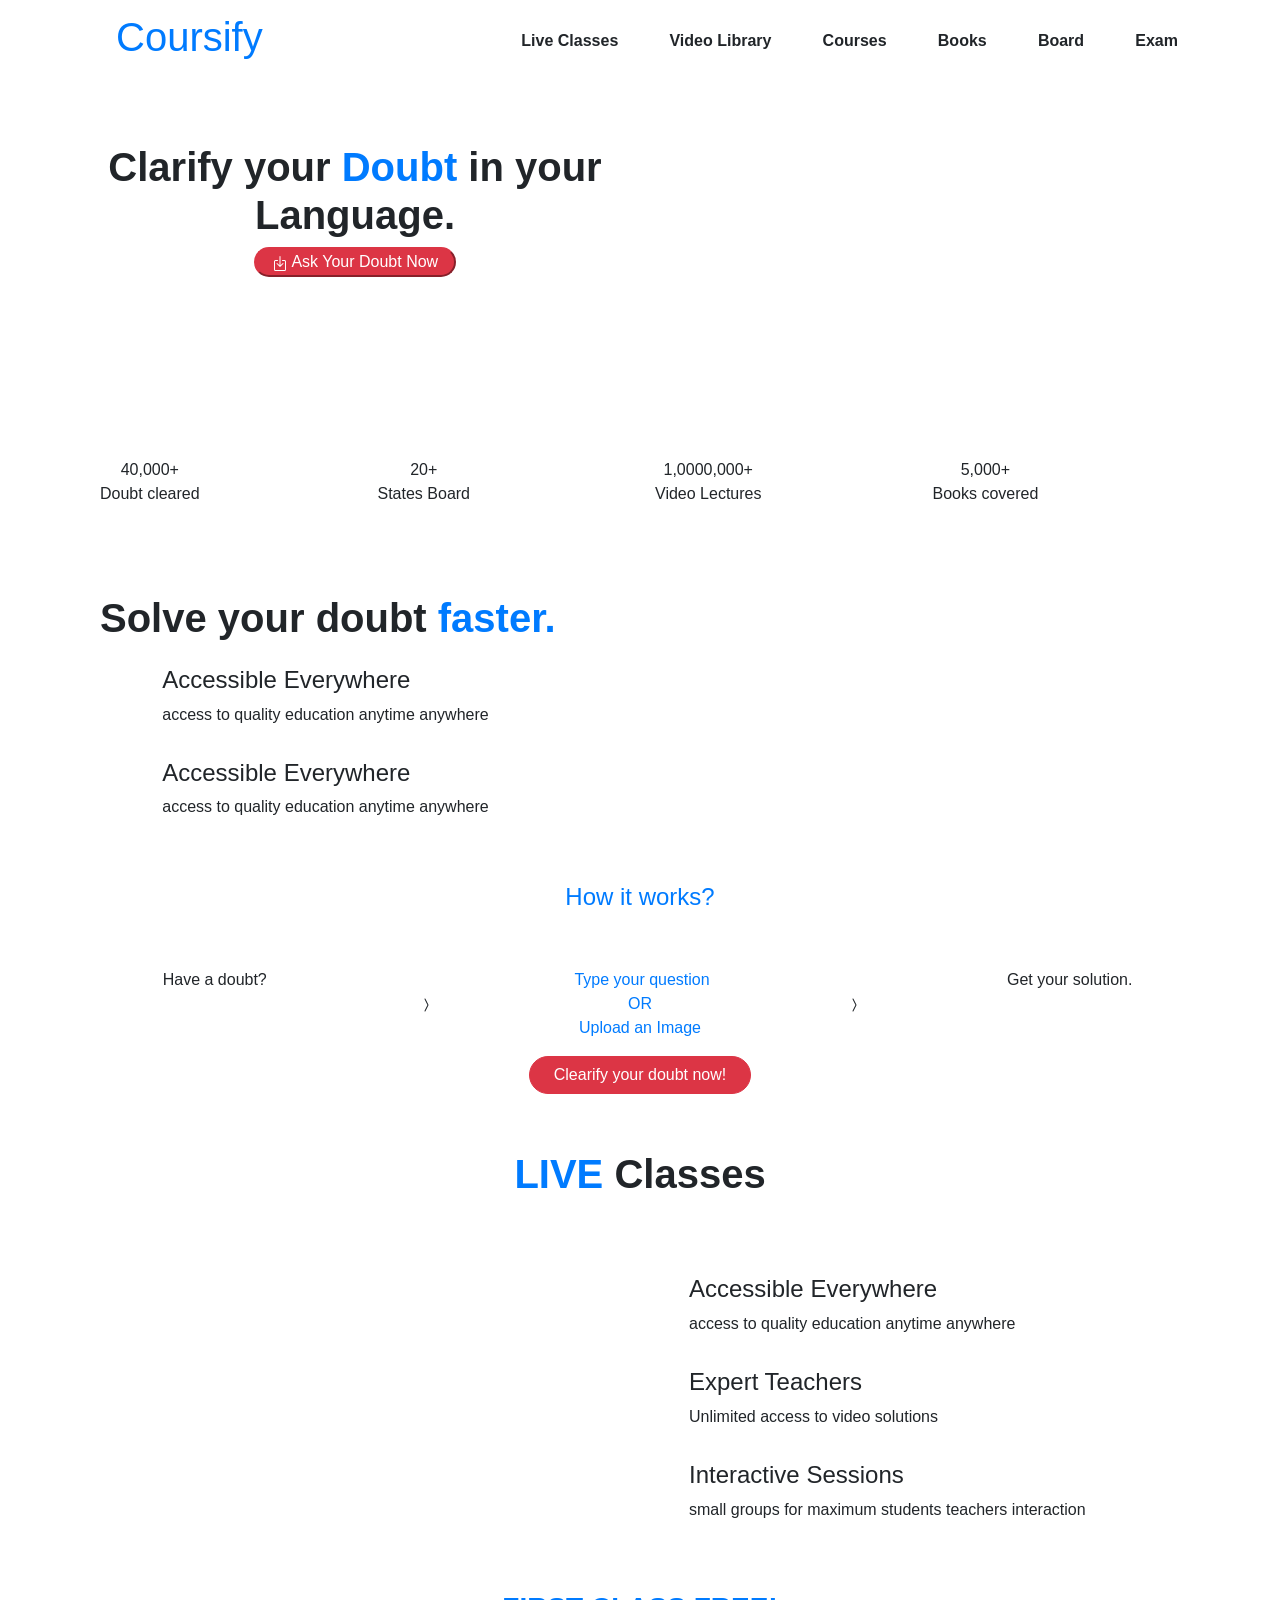
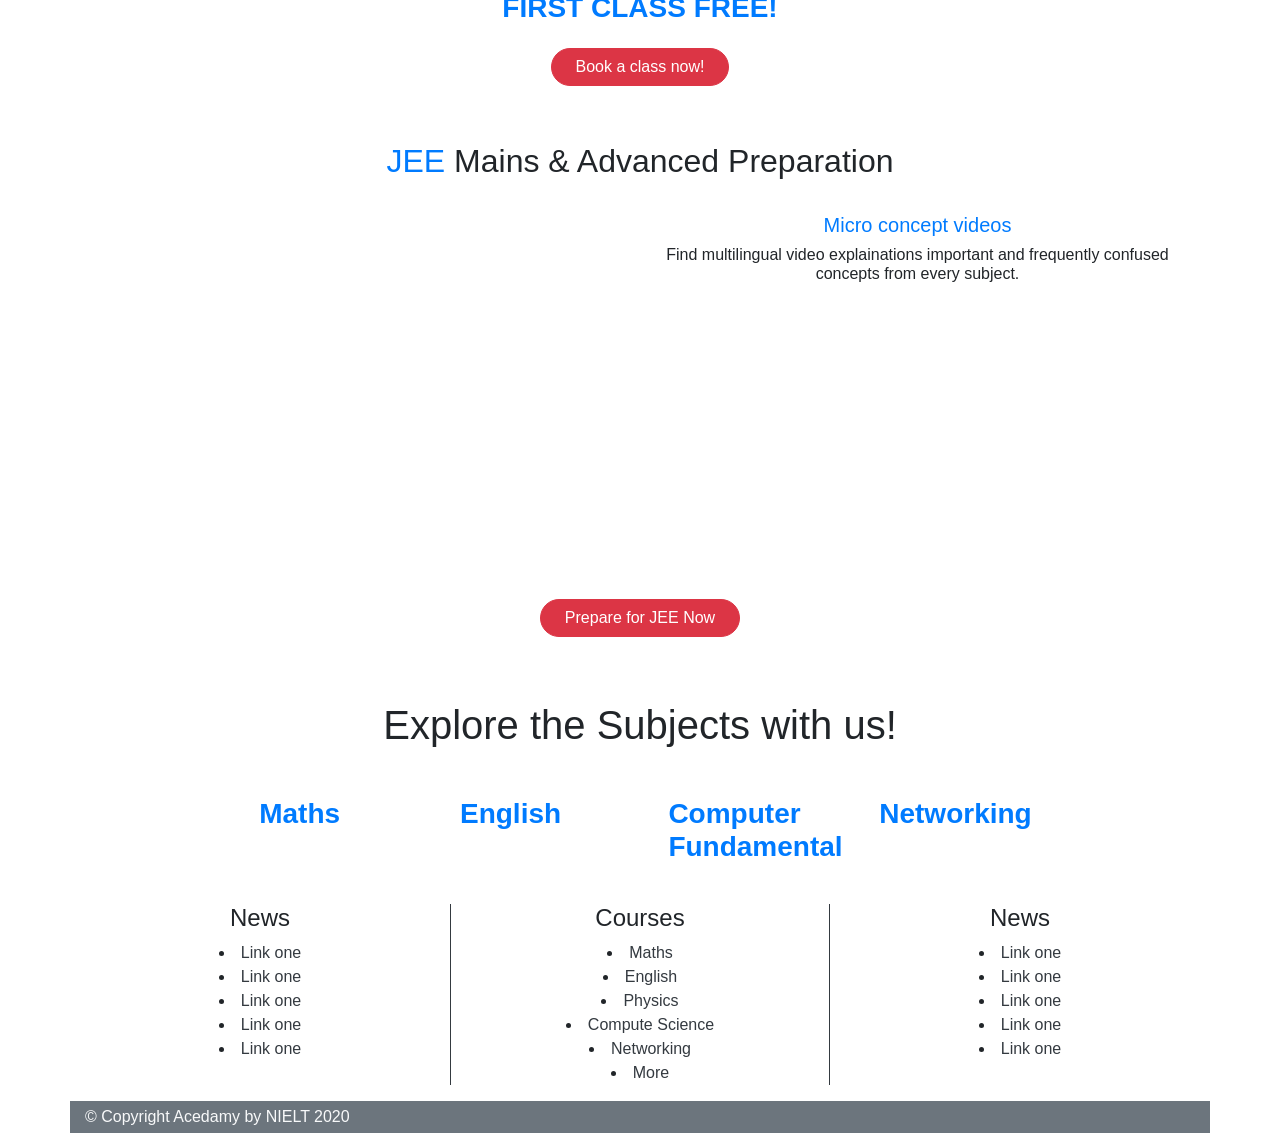
==== index.html @ c044a4e9 "Rename second.html to index.html" ====
<!DOCTYPE html>
<html lang="en">
<head>
  <title>coursify title</title>
  <meta charset="utf-8">
  <meta name="viewport" content="width=device-width, initial-scale=1">
  <link rel="stylesheet" href="https://cdn.jsdelivr.net/npm/bootstrap@4.5.3/dist/css/bootstrap.min.css">
  <script src="https://code.jquery.com/jquery-3.5.1.slim.min.js"></script>
  <script src="https://cdn.jsdelivr.net/npm/bootstrap@4.5.3/dist/js/bootstrap.bundle.min.js"></script>
  <link rel="stylesheet" href="coursify.css">
</head>
<body>
    <div class="container">
        <div class="row">
            <div class="col">
                <nav class="navbar navbar-expand-md">
                    <div class="col-md-4">
                        <a href="https://www.coursify.com" class="navbar-brand text-reset"><h1 class="text-primary">Coursify</h1></a>
                    </div>
                    <div class="col line"></div>
                    <div class="col-md-8">
                        <ul class="navbar-nav  justify-content-between">
                            <li class="nav-item px-2"><a href="#" class="nav-link text-reset"><b>Live Classes</b></a></li>
                            <li class="nav-item px-2"><a href="#" class="nav-link text-reset"><b>Video Library</b></a></li>
                            <li class="nav-item px-2"><a href="#" class="nav-link text-reset"><b>Courses</b></a></li>
                            <li class="nav-item px-2"><a href="#" class="nav-link text-reset"><b>Books</b></a></li>
                            <li class="nav-item px-2"><a href="#" class="nav-link text-reset"><b>Board</b></a></li>
                            <li class="nav-item px-2"><a href="#" class="nav-link text-reset"><b>Exam</b></a></li>
                        </ul>
                    </div>
                </nav>
            </div>
        </div><!--first nav row end here-->
        <div class="row">
            <div class="col-md-6 text-center my-auto">
                <h1 class="font-weight-bold">Clarify your <a href="#" class="text-decoration-none">Doubt</a> in your Language.</h1>
                <button class="rounded-pill px-3 mb-5 btn-danger"><svg width="1em" height="1em" viewBox="0 0 16 16" class="bi bi-box-arrow-in-down" fill="currentColor" xmlns="http://www.w3.org/2000/svg">
                    <path fill-rule="evenodd" d="M3.5 6a.5.5 0 0 0-.5.5v8a.5.5 0 0 0 .5.5h9a.5.5 0 0 0 .5-.5v-8a.5.5 0 0 0-.5-.5h-2a.5.5 0 0 1 0-1h2A1.5 1.5 0 0 1 14 6.5v8a1.5 1.5 0 0 1-1.5 1.5h-9A1.5 1.5 0 0 1 2 14.5v-8A1.5 1.5 0 0 1 3.5 5h2a.5.5 0 0 1 0 1h-2z"/>
                    <path fill-rule="evenodd" d="M7.646 11.854a.5.5 0 0 0 .708 0l3-3a.5.5 0 0 0-.708-.708L8.5 10.293V1.5a.5.5 0 0 0-1 0v8.793L5.354 8.146a.5.5 0 1 0-.708.708l3 3z"/>
                  </svg> Ask Your Doubt Now</button>
            </div>
            <div class="col-md-6">
                <div class="embed-responsive embed-responsive-16by9">
                    <iframe width="560" height="315" src="https://www.youtube.com/embed/rfscVS0vtbw" frameborder="0" allow="accelerometer; autoplay; clipboard-write; encrypted-media; gyroscope; picture-in-picture" allowfullscreen></iframe>
                </div>
            </div>
        </div><!--second row end here-->
        <div class="row my-5 left-round mx-auto text-center">
            <div class="col-md-3 col-sm-6">
                <div class="row m-auto">
                        <img src="image1.jpg" class="imgg" alt="">
                        <p class="prg float-right py-4">40,000+<br>Doubt cleared</p>
                </div>
            </div>
            <div class="col-md-3 col-sm-6">
                <div class="row m-auto">
                        <img src="image2.jpg" class="imgg" alt="">
                        <p class="prg float-right py-4">20+<br>States Board</p>
                </div>
            </div>
            <div class="col-md-3 col-sm-6">
                <div class="row m-auto">
                        <img src="image3.jpg" class="imgg" alt="">
                        <p class="prg float-right py-4">1,0000,000+<br>Video Lectures</p>
                </div>
            </div>
            <div class="col-md-3 col-sm-6">
                <div class="row m-auto">
                        <img src="image4.jpg" class="imgg" alt="">
                        <p class="prg float-right py-4">5,000+<br>Books covered</p>
                </div>
            </div>
        </div><!--third row end here-->
        <div class="row mx-auto justify-content-between">
            <div class="col-md-8">
                <h1 class="font-weight-bold doubts">Solve your doubt <a href="" class="text-decoration-none">faster.</a></h1>
            </div>
            
            <div class="col-md-7 m-auto my-3">
                <div class="row m-auto">
                    <img src="image1.jpg" class="icon my-auto rounded-circle" alt="">
                    <div class="ml-3 my-3">
                    <h4>Accessible Everywhere</h4>
                    <span>access to quality education anytime anywhere</span>
                    </div>
                </div>
                <div class="row m-auto">
                    <img src="image1.jpg" class="icon my-auto rounded-circle" alt="">
                    <div class="ml-3 my-3">
                    <h4>Accessible Everywhere</h4>
                    <span>access to quality education anytime anywhere</span>
                    </div>
                </div>
            </div>
            <div class="col-md-4 text-center">
                <img src="image3.jpg" alt="">
            </div>
        </div><!--4th row end here-->
        <div class="row justify-content-between mb-4 paroot this text-center">
            <div class="col-12 font-weight-bold my-5 text-primary"><h4>How it works?</h4></div>
            <div class="col-md-3">
                <img src="d.jfif" class="rounded-circle parrot" alt="">
                <span>Have a doubt?</span>
            </div>
            <div class="my-auto arrow">
                <svg width="1em" height="1em" viewBox="0 0 16 16" class="bi bi-chevron-compact-right" fill="currentColor" xmlns="http://www.w3.org/2000/svg">
                    <path fill-rule="evenodd" d="M6.776 1.553a.5.5 0 0 1 .671.223l3 6a.5.5 0 0 1 0 .448l-3 6a.5.5 0 1 1-.894-.448L9.44 8 6.553 2.224a.5.5 0 0 1 .223-.671z"/>
                  </svg>
            </div>
            <div class="col-md-3">
                <img src="tota.jpg" class="rounded-circle parrot" alt="">
                <a href="" class="text-decoration-none">Type your question<br>OR<br>Upload an Image</a>
            </div>
            
            <div class="my-auto arrow">
                <svg width="1em" height="1em" viewBox="0 0 16 16" class="bi bi-chevron-compact-right" fill="currentColor" xmlns="http://www.w3.org/2000/svg">
                    <path fill-rule="evenodd" d="M6.776 1.553a.5.5 0 0 1 .671.223l3 6a.5.5 0 0 1 0 .448l-3 6a.5.5 0 1 1-.894-.448L9.44 8 6.553 2.224a.5.5 0 0 1 .223-.671z"/>
                  </svg>
            </div>
            <div class="col-md-3">
                <img src="image2.jpg" class="rounded-circle parrot" alt="">
                <span>Get your solution.</span>
            </div>
            <div class="col-12">
                <a href="" class="btn btn-danger rounded-pill px-4 my-3">Clearify your doubt now!</a>
            </div>
        </div><!--5th row end here-->
        <div class="row my-3">
            <div class="text-center my-3 col-12"><h1 class="font-weight-bold"><a href="" class="text-decoration-none">LIVE</a> Classes</h1></div>
                <div class="col-md-6 my-3 embed-responsive embed-responsive-16by9">
                    <iframe width="560" height="315" src="https://www.youtube.com/embed/rfscVS0vtbw" frameborder="0" allow="accelerometer; autoplay; clipboard-write; encrypted-media; gyroscope; picture-in-picture" allowfullscreen></iframe>
                </div>
            <div class="col-md-6 pl-5 m-auto my-3">
                <div class="row">
                    <img src="image1.jpg" class="icon my-auto rounded-circle" alt="">
                    <div class="ml-3 my-3">
                    <h4>Accessible Everywhere</h4>
                    <span>access to quality education anytime anywhere</span>
                    </div>
                </div>
                <div class="row">
                    <img src="image1.jpg" class="icon my-auto rounded" alt="">
                    <div class="ml-3 my-3">
                    <h4>Expert Teachers</h4>
                    <span>Unlimited access to video solutions</span>
                    </div>
                </div>
                <div class="row">
                    <img src="image1.jpg" class="icon my-auto rounded-pill" alt="">
                    <div class="ml-3 my-3">
                    <h4>Interactive Sessions</h4>
                    <span>small groups for maximum students teachers interaction</span>
                    </div>
                </div>
            </div>
            <div class="col-12 text-center mt-3 text-primary"><h3 class="font-weight-bold">FIRST CLASS FREE!</h3></div>
            <div class="col-12 text-center">
                <a href="" class="btn btn-danger rounded-pill px-4 my-3">Book a class now!</a>
            </div>
        </div><!--6th row end here-->
        <div class="row">
            <div class="col-12 text-center my-4">
                <h2 class="jee"><a href="" class="text-decoration-none">JEE</a> Mains & Advanced Preparation</h2>
            </div>
           <div id="carouselExampleCaptions" class="carousel slide col-12" data-ride="carousel">
                <ol class="carousel-indicators">
                  <li data-target="#carouselExampleCaptions" data-slide-to="0" class="active"></li>
                  <li data-target="#carouselExampleCaptions" data-slide-to="1"></li>
                  <li data-target="#carouselExampleCaptions" data-slide-to="2"></li>
                </ol>
                <div class="carousel-inner">
                    <div class="carousel-item active">
                        <iframe width="560" height="315" class="col-md-6 frame" src="https://www.youtube.com/embed/kcXOKnVhGMw" frameborder="0" class="float-left" allow="accelerometer; autoplay; clipboard-write; encrypted-media; gyroscope; picture-in-picture" allowfullscreen></iframe>
                        <div class="col-md-6 carousel-captions text-center float-right">
                            <h5 class="text-primary">Micro concept videos</h5>
                            <h6>Find multilingual video explainations important and frequently confused concepts from every subject.</h6>
                        </div>  
                    </div>
                    <div class="carousel-item">
                        <iframe width="560" height="315" class="col-md-6 frame" src="https://www.youtube.com/embed/kcXOKnVhGMw" frameborder="0" class="float-left" allow="accelerometer; autoplay; clipboard-write; encrypted-media; gyroscope; picture-in-picture" allowfullscreen></iframe>
                        <div class="col-md-6 carousel-captions text-center float-right">
                            <h5 class="text-primary">Micro concept videos</h5>
                            <h6>Find multilingual video explainations important and frequently confused concepts from every subject.</h6>
                        </div>  
                    </div>
                    <div class="carousel-item">
                        <iframe width="560" height="315" class="col-md-6 frame" src="https://www.youtube.com/embed/kcXOKnVhGMw" frameborder="0" class="float-left" allow="accelerometer; autoplay; clipboard-write; encrypted-media; gyroscope; picture-in-picture" allowfullscreen></iframe>
                        <div class="col-md-6 carousel-captions text-center float-right">
                            <h5 class="text-primary">Micro concept videos</h5>
                            <h6>Find multilingual video explainations important and frequently confused concepts from every subject.</h6>
                        </div>  
                    </div>
                </div>
                <div class="col-12 text-center my-5">
                    <a href="" class="btn btn-danger rounded-pill px-4 my-3">Prepare for JEE Now</a>
                </div>
            </div>
        </div><!--8th row end here-->
        <div class="row">
            <div class="col-12 mb-3 text-center">
                <h1 class="nine-heading">Explore the Subjects with us!</h1>
            </div>
            <div class="row m-auto my-3 subact-img justify-content-between">
                <div class="col-md-2 text-center col-sm-5">
                    <img src="https://images.unsplash.com/photo-1596496181871-9681eacf9764?ixid=MXwxMjA3fDB8MHxzZWFyY2h8MTB8fG1hdGh8ZW58MHx8MHw%3D&ixlib=rb-1.2.1&auto=format&fit=crop&w=500&q=60" class="shadow" alt="">
                    <h3 class="text-primary font-weight-bold">Maths</h3>
                </div>
                
                <div class="col-md-2 text-center col-sm-5">
                    <img src="https://images.unsplash.com/photo-1588912914017-923900a34710?ixid=MXwxMjA3fDB8MHxzZWFyY2h8M3x8ZW5nbGlzaHxlbnwwfHwwfA%3D%3D&ixlib=rb-1.2.1&auto=format&fit=crop&w=500&q=60" class="shadow" alt="">
                    <h3 class="text-primary font-weight-bold">English</h3>
                </div>
                
                <div class="col-md-2 text-center col-sm-5">
                    <img src="https://images.unsplash.com/photo-1486312338219-ce68d2c6f44d?ixid=MXwxMjA3fDB8MHxzZWFyY2h8Mnx8Y29tcHV0ZXJ8ZW58MHx8MHw%3D&ixlib=rb-1.2.1&auto=format&fit=crop&w=500&q=60" class="shadow" alt="">
                    <h3 class="text-primary font-weight-bold">Computer Fundamental</h3>
                </div>
                
                <div class="col-md-2 mr-md-5 text-center col-sm-5">
                    <img src="https://images.unsplash.com/photo-1544197150-b99a580bb7a8?ixid=MXwxMjA3fDB8MHxzZWFyY2h8NXx8bmV0d29ya2luZ3xlbnwwfHwwfA%3D%3D&ixlib=rb-1.2.1&auto=format&fit=crop&w=500&q=60" class="shadow" alt="">
                    <h3 class="text-primary font-weight-bold">Networking</h3>
                </div>
            </div>
        </div><!--9th row end here-->
        <div class="row mt-3 footer">
            <div class="col-sm-4 mt-3 text-center">
                <h4>News</h4>
                <li><a href="#" class="text-decoration-none text-dark">Link one</a></li>
                <li><a href="#" class="text-decoration-none text-dark">Link one</a></li>
                <li><a href="#" class="text-decoration-none text-dark">Link one</a></li>
                <li><a href="#" class="text-decoration-none text-dark">Link one</a></li>
                <li><a href="#" class="text-decoration-none text-dark">Link one</a></li>
            </div>
            <div class="col-sm-4 mt-3 border-left border-right border-dark text-center">
                <h4>Courses</h4>
                <li><a href="#" class="text-decoration-none text-dark">Maths</a></li>
                <li><a href="#" class="text-decoration-none text-dark">English</a></li>
                <li><a href="#" class="text-decoration-none text-dark">Physics</a></li>
                <li><a href="#" class="text-decoration-none text-dark">Compute Science</a></li>
                <li><a href="#" class="text-decoration-none text-dark">Networking</a></li>
                <li><a href="#" class="text-decoration-none text-dark">More</a></li>
            </div>
            <div class="col-sm-4 mt-3 text-center">
                <h4>News</h4>
                <li><a href="#" class="text-decoration-none text-dark">Link one</a></li>
                <li><a href="#" class="text-decoration-none text-dark">Link one</a></li>
                <li><a href="#" class="text-decoration-none text-dark">Link one</a></li>
                <li><a href="#" class="text-decoration-none text-dark">Link one</a></li>
                <li><a href="#" class="text-decoration-none text-dark">Link one</a></li>
            </div>
            <footer class=".row container bg-secondary text-light py-1 mt-3">&copy; Copyright Acedamy by NIELT 2020</footer>
        </div>
    </div><!-- container code end here-->
</body>
</html>
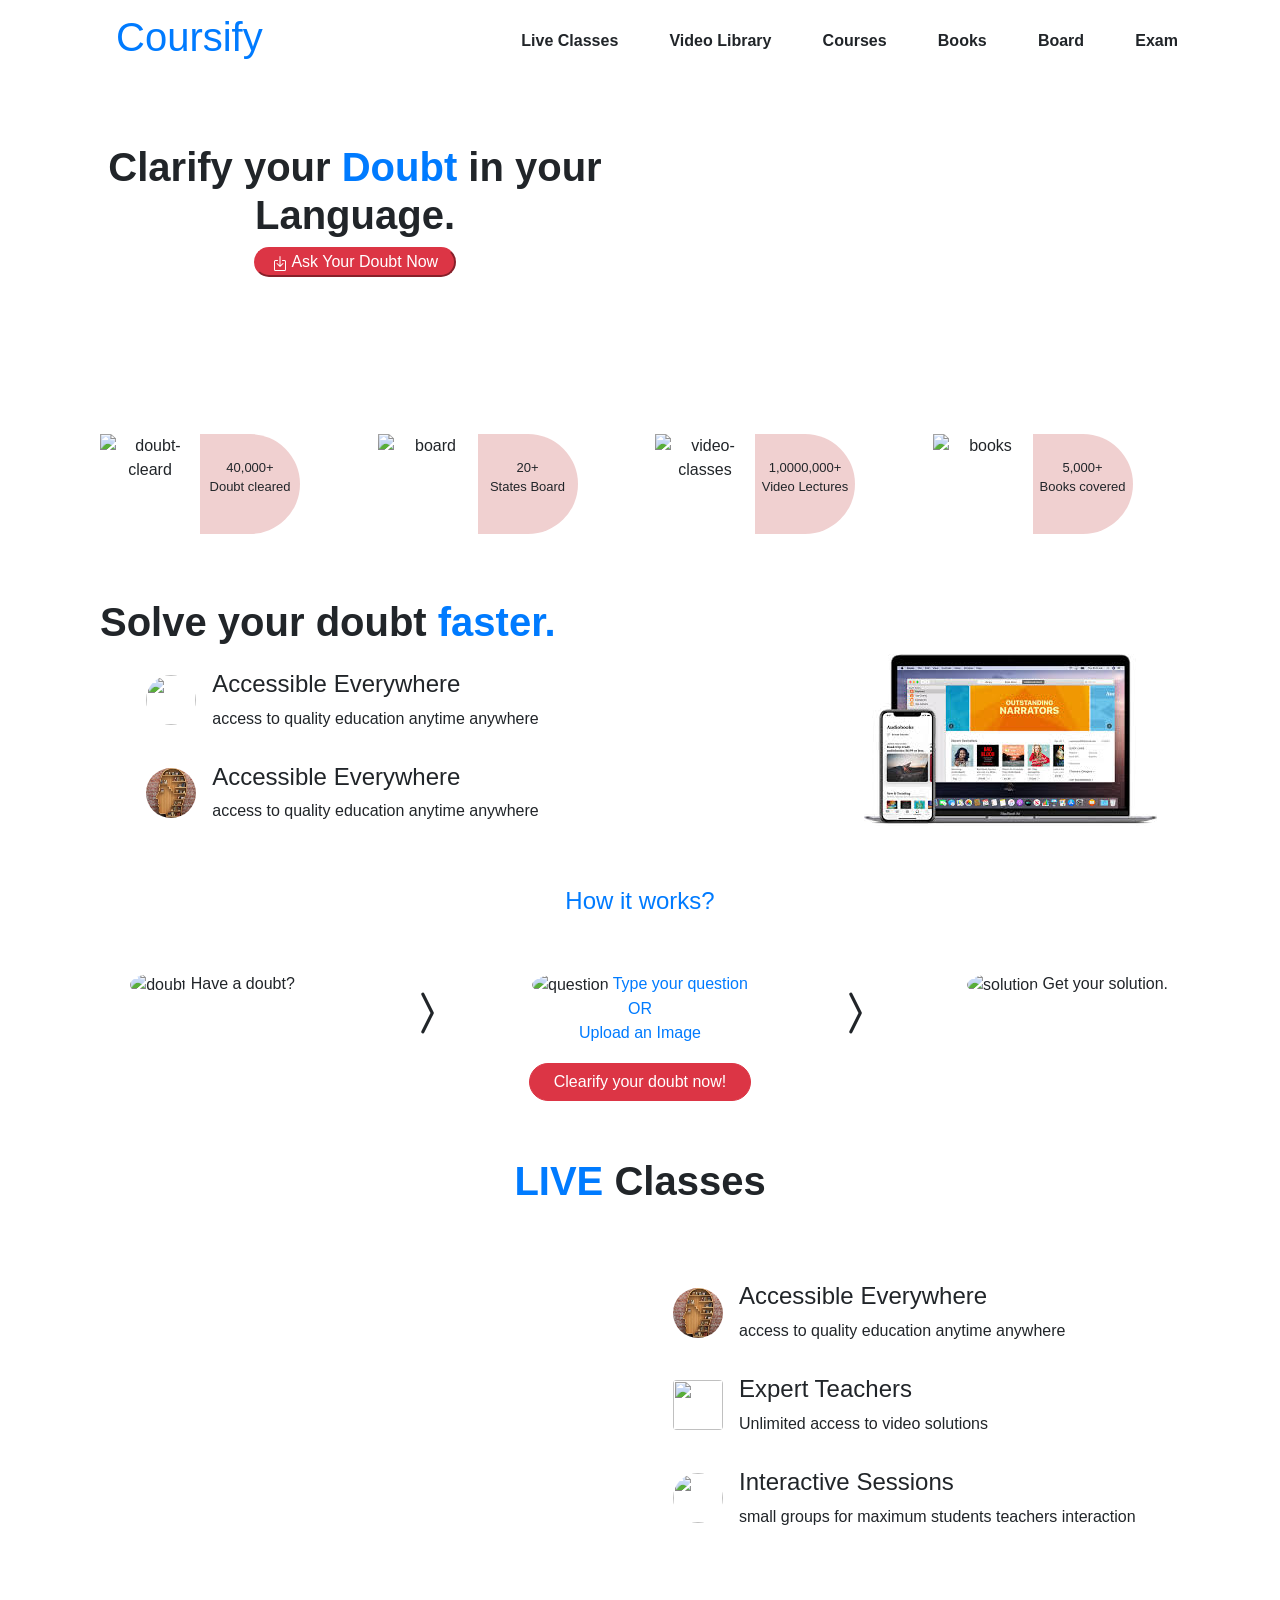
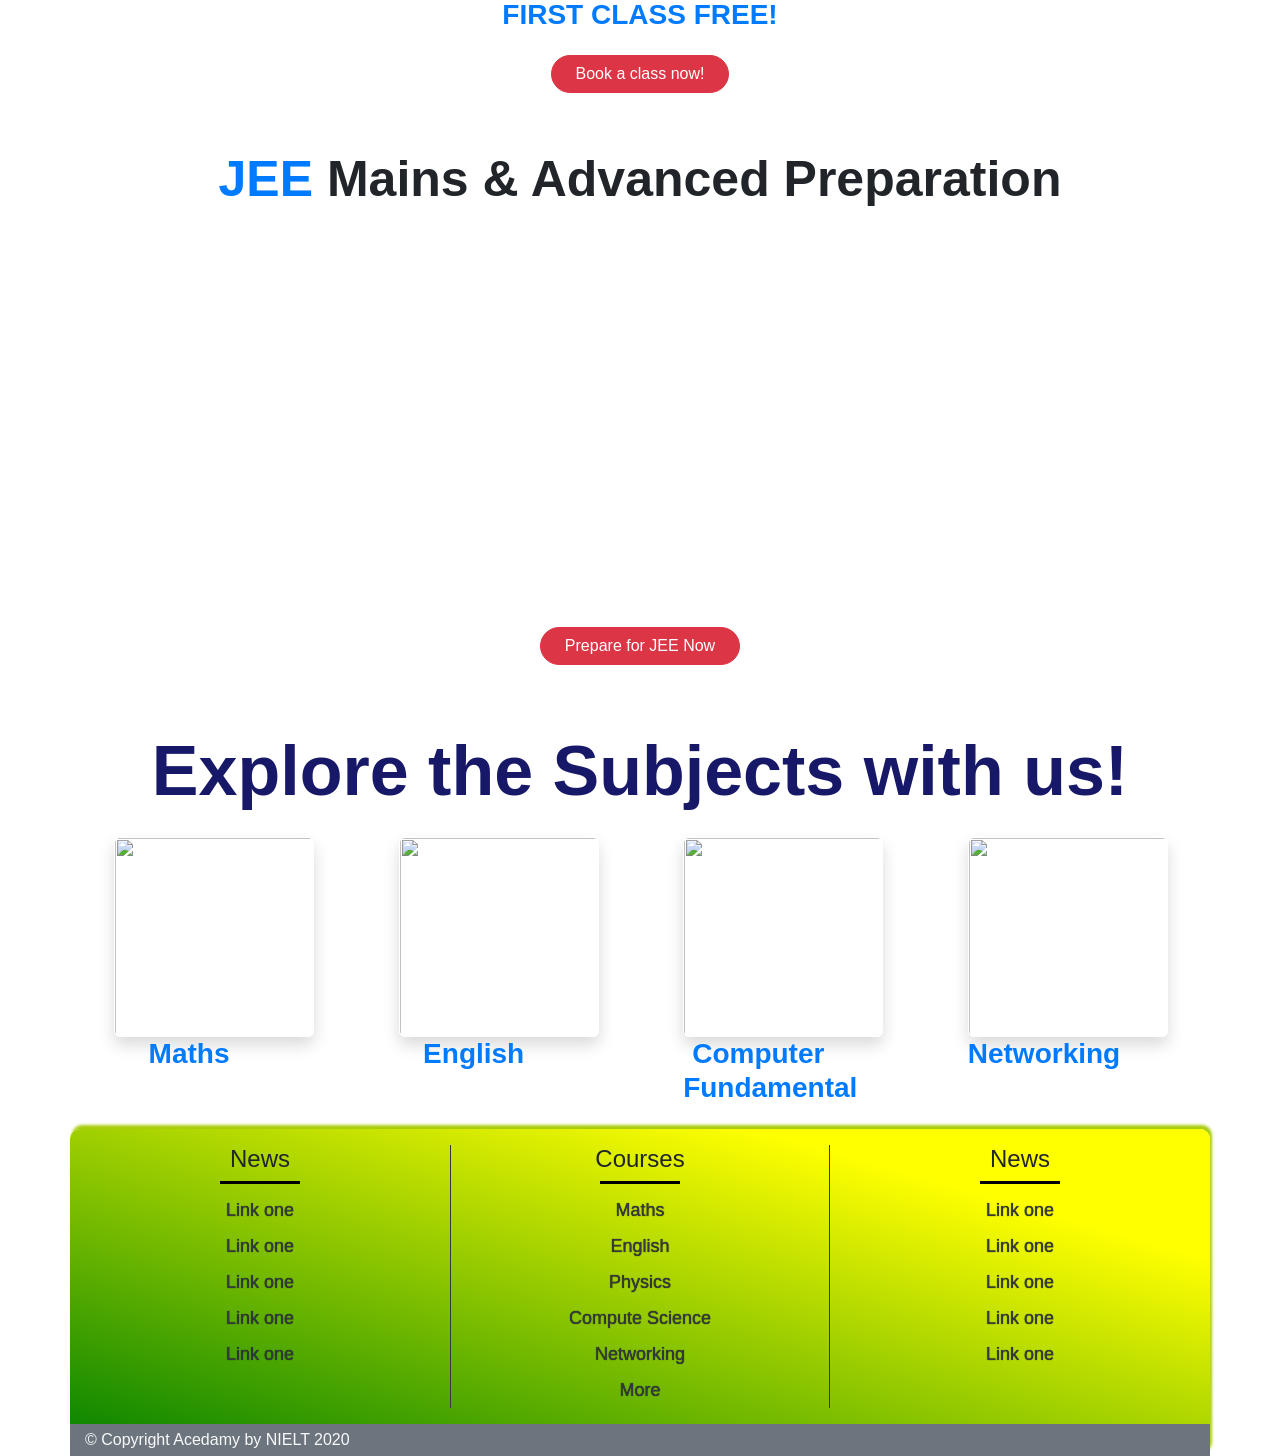
==== commit 02eca326: "Rename second.html to index.html" ====
--- a/index.html
+++ b/index.html
@@ -48,25 +48,25 @@
         <div class="row my-5 left-round mx-auto text-center">
             <div class="col-md-3 col-sm-6">
                 <div class="row m-auto">
-                        <img src="image1.jpg" class="imgg" alt="">
+                        <img src="https://images.unsplash.com/photo-1533227268428-f9ed0900fb3b?ixid=MXwxMjA3fDB8MHxzZWFyY2h8Mnx8aGFwcHl8ZW58MHx8MHw%3D&ixlib=rb-1.2.1&auto=format&fit=crop&w=500&q=60" class="imgg" alt="doubt-cleard">
                         <p class="prg float-right py-4">40,000+<br>Doubt cleared</p>
                 </div>
             </div>
             <div class="col-md-3 col-sm-6">
                 <div class="row m-auto">
-                        <img src="image2.jpg" class="imgg" alt="">
+                        <img src="https://images.unsplash.com/photo-1562585195-97aff4b3848c?ixid=MXwxMjA3fDB8MHxzZWFyY2h8MTV8fHJlc3VsdHxlbnwwfHwwfA%3D%3D&ixlib=rb-1.2.1&auto=format&fit=crop&w=500&q=60" class="imgg" alt="board">
                         <p class="prg float-right py-4">20+<br>States Board</p>
                 </div>
             </div>
             <div class="col-md-3 col-sm-6">
                 <div class="row m-auto">
-                        <img src="image3.jpg" class="imgg" alt="">
+                        <img src="https://images.unsplash.com/photo-1594788094620-4579ad50c7fe?ixid=MXwxMjA3fDB8MHxzZWFyY2h8NHx8b25saW5lJTIwY2xhc3Nlc3xlbnwwfHwwfA%3D%3D&ixlib=rb-1.2.1&auto=format&fit=crop&w=500&q=60" class="imgg" alt="video-classes">
                         <p class="prg float-right py-4">1,0000,000+<br>Video Lectures</p>
                 </div>
             </div>
             <div class="col-md-3 col-sm-6">
                 <div class="row m-auto">
-                        <img src="image4.jpg" class="imgg" alt="">
+                        <img src="https://images.unsplash.com/photo-1524995997946-a1c2e315a42f?ixid=MXwxMjA3fDB8MHxzZWFyY2h8OHx8Ym9va3N8ZW58MHx8MHw%3D&ixlib=rb-1.2.1&auto=format&fit=crop&w=500&q=60" class="imgg" alt="books">
                         <p class="prg float-right py-4">5,000+<br>Books covered</p>
                 </div>
             </div>
@@ -78,7 +78,7 @@
             
             <div class="col-md-7 m-auto my-3">
                 <div class="row m-auto">
-                    <img src="image1.jpg" class="icon my-auto rounded-circle" alt="">
+                    <img src="https://images.unsplash.com/photo-1534224039826-c7a0eda0e6b3?ixid=MXwxMjA3fDB8MHxzZWFyY2h8MXx8Y29ubmVjdGlvbnxlbnwwfHwwfA%3D%3D&ixlib=rb-1.2.1&auto=format&fit=crop&w=500&q=60" class="icon my-auto rounded-circle" alt="">
                     <div class="ml-3 my-3">
                     <h4>Accessible Everywhere</h4>
                     <span>access to quality education anytime anywhere</span>
@@ -99,7 +99,7 @@
         <div class="row justify-content-between mb-4 paroot this text-center">
             <div class="col-12 font-weight-bold my-5 text-primary"><h4>How it works?</h4></div>
             <div class="col-md-3">
-                <img src="d.jfif" class="rounded-circle parrot" alt="">
+                <img src="https://images.unsplash.com/photo-1585917176080-1841987bf1fe?ixid=MXwxMjA3fDB8MHxzZWFyY2h8Mnx8ZG91YnR8ZW58MHx8MHw%3D&ixlib=rb-1.2.1&auto=format&fit=crop&w=500&q=60" class="rounded-circle parrot" alt="doubt">
                 <span>Have a doubt?</span>
             </div>
             <div class="my-auto arrow">
@@ -108,7 +108,7 @@
                   </svg>
             </div>
             <div class="col-md-3">
-                <img src="tota.jpg" class="rounded-circle parrot" alt="">
+                <img src="https://images.unsplash.com/photo-1603791440384-56cd371ee9a7?ixid=MXwxMjA3fDB8MHxzZWFyY2h8MTd8fGluYm94fGVufDB8fDB8&ixlib=rb-1.2.1&auto=format&fit=crop&w=500&q=60" class="rounded-circle parrot" alt="question">
                 <a href="" class="text-decoration-none">Type your question<br>OR<br>Upload an Image</a>
             </div>
             
@@ -118,7 +118,7 @@
                   </svg>
             </div>
             <div class="col-md-3">
-                <img src="image2.jpg" class="rounded-circle parrot" alt="">
+                <img src="https://images.unsplash.com/photo-1539627831859-a911cf04d3cd?ixid=MXwxMjA3fDB8MHxzZWFyY2h8MXx8c29sdXRpb258ZW58MHx8MHw%3D&ixlib=rb-1.2.1&auto=format&fit=crop&w=500&q=60" class="rounded-circle parrot" alt="solution">
                 <span>Get your solution.</span>
             </div>
             <div class="col-12">
@@ -139,14 +139,14 @@
                     </div>
                 </div>
                 <div class="row">
-                    <img src="image1.jpg" class="icon my-auto rounded" alt="">
+                    <img src="https://images.unsplash.com/photo-1556302132-40bb13638500?ixid=MXwxMjA3fDB8MHxzZWFyY2h8MTN8fHRlYWNoZXJ8ZW58MHx8MHw%3D&ixlib=rb-1.2.1&auto=format&fit=crop&w=500&q=60" class="icon my-auto rounded" alt="">
                     <div class="ml-3 my-3">
                     <h4>Expert Teachers</h4>
                     <span>Unlimited access to video solutions</span>
                     </div>
                 </div>
                 <div class="row">
-                    <img src="image1.jpg" class="icon my-auto rounded-pill" alt="">
+                    <img src="https://images.unsplash.com/photo-1503072181166-d28c4e6c1b3b?ixid=MXwxMjA3fDB8MHxzZWFyY2h8NDd8fHNlc3Npb258ZW58MHx8MHw%3D&ixlib=rb-1.2.1&auto=format&fit=crop&w=500&q=60" class="icon my-auto rounded-pill" alt="">
                     <div class="ml-3 my-3">
                     <h4>Interactive Sessions</h4>
                     <span>small groups for maximum students teachers interaction</span>
--- a/coursify.css
+++ b/coursify.css
@@ -0,0 +1,152 @@
+
+      .imgg{
+        width:100px;
+        height:100px;
+    }
+    .left-round p{
+        width:100px;
+        height:100px;
+        padding: 1px;
+        font-size: small;
+        background-color: rgb(240, 208, 208);
+    }
+    .prg{
+        border-top-right-radius: 50%;
+        border-bottom-right-radius: 50%;
+    }
+    .icon{
+        width: 50px;
+        height: 50px;
+
+    }
+    .nav-item:hover{
+        background-color: gainsboro;
+        box-sizing: border-box;
+        box-shadow: 1px 1px 4px 2px cyan;
+        border-radius: 30px;
+        }
+    .parrot{
+        width: 250px;
+        height: 250px;
+    }
+    .arrow{
+        font-size: 50px;
+    }
+    .jee{
+        font-weight: 800;
+        font-size: 50px;
+    }
+    .nine-heading{
+        color: rgb(24, 24, 105);
+        font-size: 70px;
+        font-weight: bolder;
+    }
+    .frame{
+        border: 5px solid white;
+        box-sizing: border-box;
+        box-shadow: 0px 0px 5px black;
+    }
+    .shadow{
+        border:1px solid white;
+        box-sizing: border-box;
+        box-shadow: 1px 2px 4px black;
+        border-radius: 3%;
+    }
+    .carousel-item h5{
+        color: blue;
+        font-size: 40px;
+    }
+    .carousel-item h6{
+        font-size: 35px;
+    }
+     .footer{
+         background-image: linear-gradient(to left bottom, yellow 20%, green);
+         border-radius: 10px;
+         box-sizing: border-box;
+         box-shadow: 2px -4px 3px rgb(169, 204, 12);
+     }
+     .footer li{
+         list-style: none;
+         line-height: 30px;
+     }
+     .footer li a{
+         font-size: large;
+         text-shadow:0px 0px 1px black;
+         display: block;
+         padding: 3px 0;
+     }
+     .footer li a:hover{
+         background-color: rgba(129, 124, 92, 0.473);
+     }
+     .footer h4::after{
+        content: "";
+        width: 80px;
+        height: 3px;
+        display: block;
+        background-color: black;
+        margin: auto;
+        margin-top: 8px;
+     }
+     .subact-img img{
+         width: 200px;
+         height: 200px;
+     }
+    @media (max-width : 768px){
+        .arrow{
+            display: none;
+        }
+        .this img {
+            display: block;
+            position: relative;
+            top: 0;
+            margin: auto;
+            padding: 5px;
+        }
+        .line:after{
+            content: "";
+            width: 100%;
+            height: 3px;
+            display: block;
+            background-image: linear-gradient(rgb(0, 60, 255), rgb(0, 195, 255));
+            margin-top: 2px;
+            margin-bottom: 18px;
+        }
+        .nav-item{
+            text-align: center;
+        }
+        .nav-item:hover{
+            background-color: gainsboro;
+        }
+        .jee{
+            font-weight: 800;
+            font-size: 40px;
+        }
+        
+    .nine-heading{
+        color: rgb(24, 24, 105);
+        font-size: 45px;
+        font-weight: bolder;
+    }
+        
+        .footer h4::after{
+            content: "";
+            width: 100%;
+            height: 3px;
+            display: block;
+            background-color: rgb(51, 109, 4);
+            margin: auto;
+            margin-top: 8px;
+         }
+         .footer h4::before{
+            content: "";
+            width: 100%;
+            height: 3px;
+            display: block;
+            background-color: rgb(51, 109, 4);
+            margin: auto;
+            margin-top: 8px;
+         }
+         .footer li:hover{
+             background-color: rgb(190, 235, 29);
+         }
+    }
